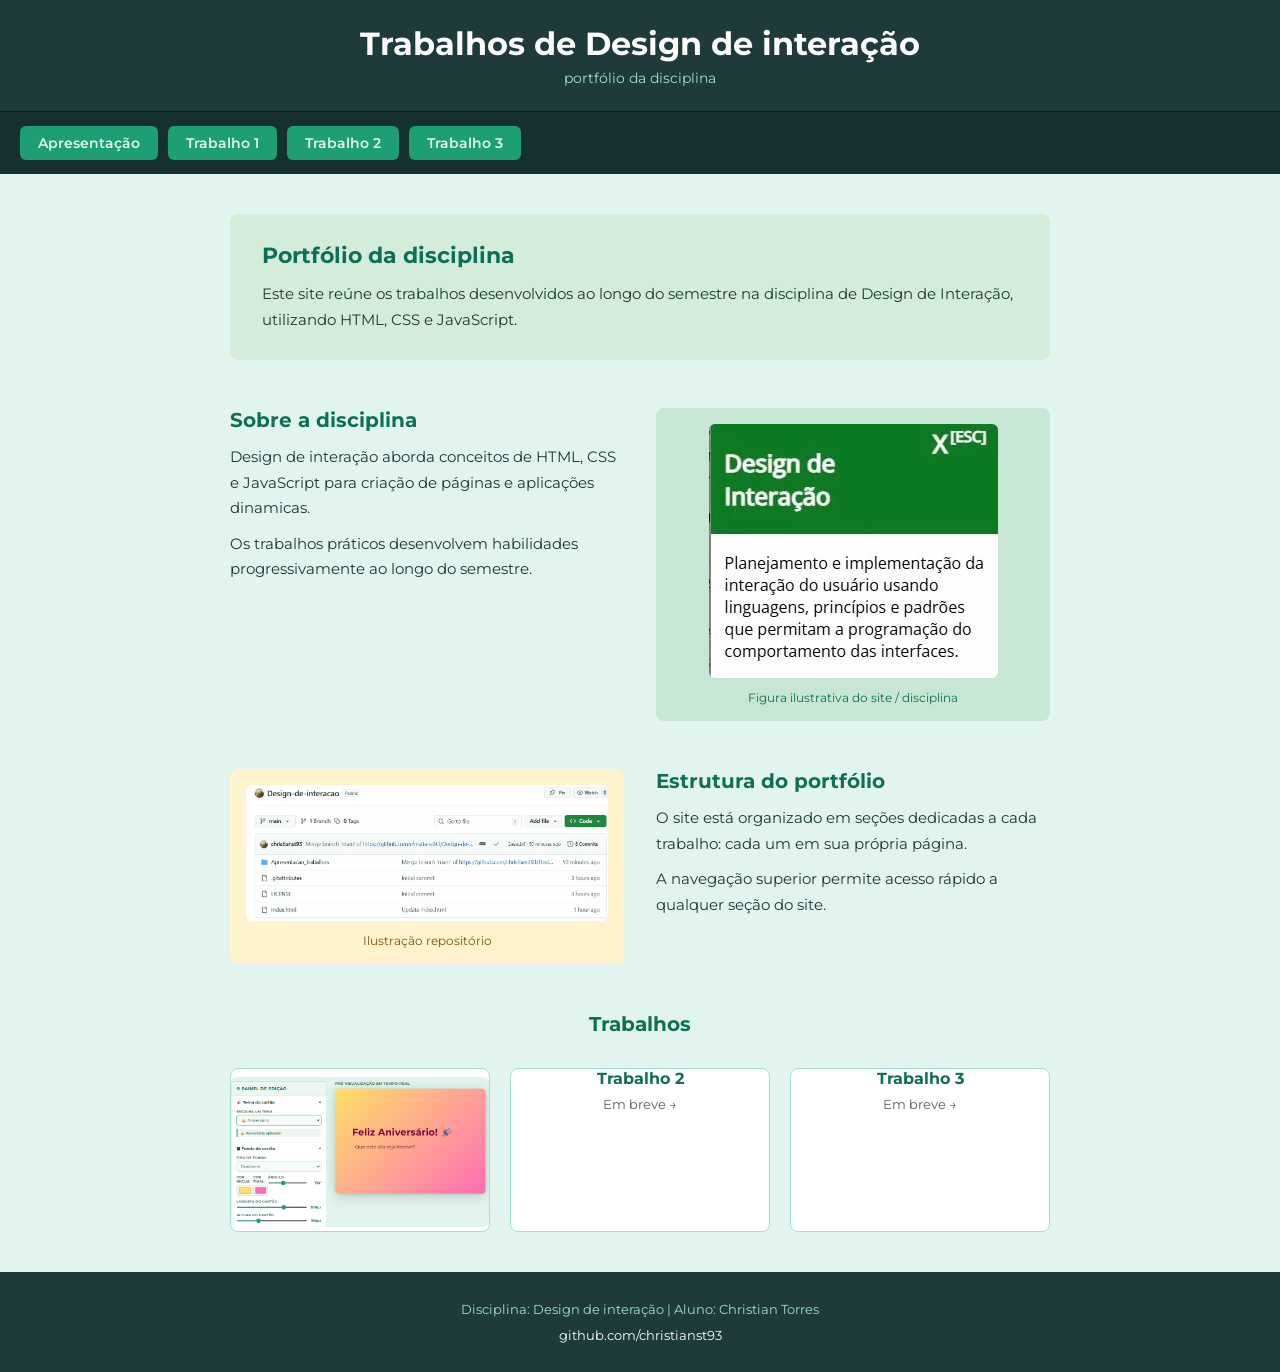
==== Apresentacao_trabalhos/index.html @ 6952aaf5 "cmt" ====
<!doctype html>
<html lang="pt-BR">
  <head>
    <meta charset="UTF-8">
    <meta name="viewport" content="width=device-width, initial-scale=1.0">
    <link rel="stylesheet" href="css/style.css">
    <link href="https://fonts.googleapis.com/css2?family=Montserrat:wght@100..900&family=Nunito+Sans:wght@200..1000&family=Work+Sans:wght@100..900&display=swap" rel="stylesheet">
    <title>Apresentação dos trabalhos</title>
  </head>
  <body>

    <header>
      <div>
        <h1>Trabalhos de Design de interação</h1>
        <p>portfólio da disciplina</p>
      </div>
    </header>

    <hr>

    <nav>
      <div class="botoes">
        <a href="/Design-de-interacao/Apresentacao_trabalhos/index.html">Apresentação</a>
        <a href="/Design-de-interacao/Trabalho_1/">Trabalho 1</a>
        <a href="/Design-de-interacao/Trabalho_2/">Trabalho 2</a>
        <a href="/Design-de-interacao/Trabalho_3/">Trabalho 3</a>
      </div>
    </nav>

    <main>

      <section class="intro">
        <h2>Portfólio da disciplina</h2>
        <p>Este site reúne os trabalhos desenvolvidos ao longo do semestre na disciplina de Design de Interação, utilizando HTML, CSS e JavaScript.</p>
      </section>

      <section class="sobre">
        <div class="sobre-texto">
          <h2>Sobre a disciplina</h2>
          <p>Design de interação aborda conceitos de HTML, CSS e JavaScript para criação de páginas e aplicações dinamicas.</p>
          <p>Os trabalhos práticos desenvolvem habilidades progressivamente ao longo do semestre.</p>
        </div>
        <div class="sobre-figura">
          <figure>
            <img src="img/ementa_qsl.webp" alt="Figura ilustrativa da disciplina">
            <figcaption>Figura ilustrativa do site / disciplina</figcaption>
          </figure>
        </div>
      </section>

      <section class="estrutura">
        <div class="estrutura-texto">
          <h2>Estrutura do portfólio</h2>
          <p>O site está organizado em seções dedicadas a cada trabalho: cada um em sua própria página.</p>
          <p>A navegação superior permite acesso rápido a qualquer seção do site.</p>
        </div>
        <div class="estrutura-figura">
          <figure>
            <img src="img/repositorio.webp" alt="ilustração repositório">
            <figcaption>Ilustração repositório</figcaption>
          </figure>
        </div>
      </section>

      

      <section class="cards">
        <h2>Trabalhos</h2>       
        <div class="card">
          <img src="img/trab1.png"Ilustração do trabalho 1. alt="ilustração trabalho 1">
        </div>
        <div class="card">
          <h3>Trabalho 2</h3>
          <p>Em breve →</p>
        </div>
        <div class="card">
          <h3>Trabalho 3</h3>
          <p>Em breve →</p>
        </div>
      </section>

    </main>

    <footer>
      <p>Disciplina: Design de interação | Aluno: Christian Torres</p>
      <p><a href="https://github.com/christianst93" target="_blank">github.com/christianst93</a></p>
    </footer>

  </body>
</html>
---- Apresentacao_trabalhos/css/style.css ----
* {
  margin: 0;
  padding: 0;
  box-sizing: border-box;
}

body {
  font-family: "Montserrat", sans-serif;
  background-color: var(--color-bg);
  color: #1a1a1a;
  overflow-x: hidden;
}

:root {
  --color-header: #1e3a3a;
  --color-nav: #163030;
  --color-btn: #1d9e75;
  --color-btn-text: #e1f5ee;
  --color-bg: #e1f5ee;
  --color-accent: #9fe1cb;
  --color-footer: #1e3a3a;
}

header {
  text-align: center;
  color: #fdfdfd;
  background-color: var(--color-header);
  padding: 24px 20px;
}

header p {
  font-size: 14px;
  color: var(--color-accent);
  margin-top: 6px;
  font-weight: 400;
}

hr {
  margin: 0;
  border: none;
  border-top: 1px solid #0f2020;
}

nav {
  width: 100%;
  padding: 14px 20px;
  background-color: var(--color-nav);
}

.botoes {
  display: flex;
  gap: 10px;
  flex-wrap: wrap;
}

.botoes a {
  text-decoration: none;
  background-color: var(--color-btn);
  color: var(--color-btn-text);
  padding: 8px 18px;
  border-radius: 6px;
  font-size: 14px;
  font-weight: 600;
  transition:
    background-color 0.2s ease,
    transform 0.1s ease;
}

.botoes a:hover {
  background-color: var(--color-accent);
  color: #0f6e56;
  transform: translateY(-1px);
}

.botoes a:active {
  transform: translateY(0px);
}

main {
  max-width: 860px;
  margin: 0 auto;
  padding: 40px 20px;
  display: flex;
  flex-direction: column;
  gap: 48px;
}

.intro {
  background-color: #d4edda;
  border-radius: 8px;
  padding: 28px 32px;
}

.intro h2 {
  font-size: 22px;
  color: #0f6e56;
  margin-bottom: 12px;
}

.intro p {
  font-size: 15px;
  line-height: 1.7;
  color: #1a3a2a;
}

.sobre {
  display: flex;
  gap: 32px;
  align-items: flex-start;
}

.sobre-texto {
  flex: 1;
}

.sobre-texto h2 {
  font-size: 20px;
  color: #0f6e56;
  margin-bottom: 12px;
}

.sobre-texto p {
  font-size: 15px;
  line-height: 1.7;
  margin-bottom: 10px;
  color: #1a3a2a;
}

.sobre-figura {
  flex: 1;
  background-color: #c8e6d4;
  border-radius: 8px;
  min-height: 160px;
  display: flex;
  align-items: center;
  justify-content: center;
}

.sobre-figura figure {
  text-align: center;
  padding: 16px;
}

.sobre-figura img {
  max-width: 100%;
  border-radius: 6px;
}

.sobre-figura figcaption {
  font-size: 12px;
  color: #0f6e56;
  margin-top: 8px;
}

.estrutura {
  display: flex;
  gap: 32px;
  align-items: flex-start;
  flex-direction: row-reverse;
}

.estrutura-texto {
  flex: 1;
}

.estrutura-texto h2 {
  font-size: 20px;
  color: #0f6e56;
  margin-bottom: 12px;
}

.estrutura-texto p {
  font-size: 15px;
  line-height: 1.7;
  margin-bottom: 10px;
  color: #1a3a2a;
}

.estrutura-figura {
  flex: 1;
  background-color: #fff3cd;
  border-radius: 8px;
  min-height: 160px;
  display: flex;
  align-items: center;
  justify-content: center;
}

.estrutura-figura figure {
  text-align: center;
  padding: 16px;
}

.estrutura-figura img {
  max-width: 100%;
  border-radius: 6px;
}

.estrutura-figura figcaption {
  font-size: 12px;
  color: #854f0b;
  margin-top: 8px;
}

.cards {
  display: flex;
  flex-wrap: wrap;
  gap: 20px;
}

.card {
  flex: 1;
  background-color: white;
  border-radius: 8px;
  text-align: center;
  border: 1px solid #9fe1cb;
}

.cards h2 {
  font-size: 20px;
  color: #0f6e56;
  margin-bottom: 12px;
  text-align: center;
  width: 100%;
}

.card h3 {
  font-size: 16px;
  color: #0f6e56;
  margin-bottom: 8px;
}

.card p {
  font-size: 13px;
  color: #5f5e5a;
}

.card img {
  max-width: 100%;
  width: 100%;
  height: 150px;
  object-fit: cover;
  border-radius: 6px;
  margin-top: 8px;
}

.card:has(img) {
  padding: 0;
  overflow: hidden;
}

a {
  color: #ffffff;
  text-decoration: none;
  transition:
    color 0.2s ease,
    letter-spacing 0.2s ease;
}

a:hover {
  color: var(--color-accent);
  letter-spacing: 0.5px;
}

footer {
  background-color: var(--color-footer);
  color: var(--color-accent);
  text-align: center;
  padding: 24px 20px;
  font-size: 13px;
  line-height: 2;
}

@media (max-width: 600px) {
  nav {
    padding: 12px 16px;
  }

  .botoes {
    flex-wrap: wrap;
    gap: 8px;
  }

  @media (max-width: 600px) {
    .botoes a {
      flex: 1 1 calc(50% - 5px);
      text-align: center;
      font-size: 13px;
      padding: 8px 12px;
    }

    main {
      padding: 24px 16px;
      gap: 32px;
    }

    .intro {
      padding: 20px 20px;
    }

    .sobre,
    .estrutura {
      flex-direction: column;
    }

    .estrutura {
      flex-direction: column-reverse;
    }

    .sobre-figura,
    .estrutura-figura {
      width: 100%;
      min-height: 180px;
    }

    .cards {
      flex-direction: column;
    }

    .card {
      width: 100%;
    }
  }
}
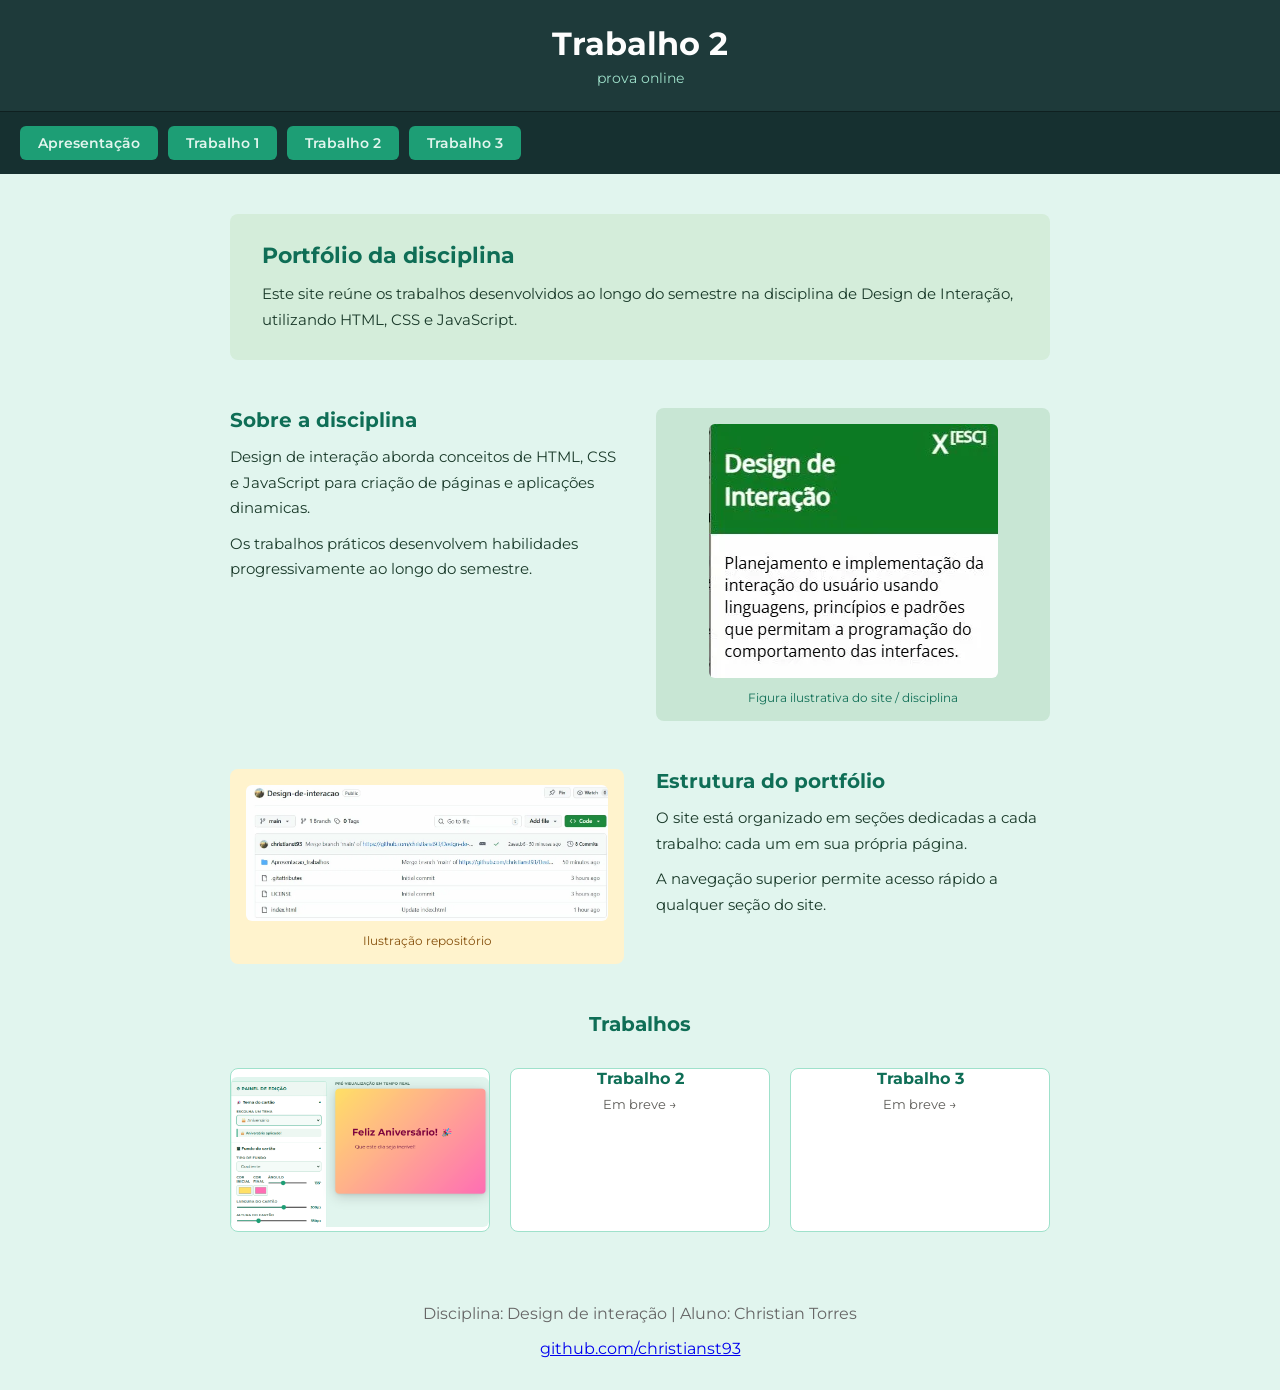
==== commit b8dc3af7: "commit" ====
--- a/Apresentacao_trabalhos/index.html
+++ b/Apresentacao_trabalhos/index.html
@@ -9,23 +9,7 @@
   </head>
   <body>
 
-    <header>
-      <div>
-        <h1>Trabalhos de Design de interação</h1>
-        <p>portfólio da disciplina</p>
-      </div>
-    </header>
-
-    <hr>
-
-    <nav>
-      <div class="botoes">
-        <a href="/Design-de-interacao/Apresentacao_trabalhos/index.html">Apresentação</a>
-        <a href="/Design-de-interacao/Trabalho_1/">Trabalho 1</a>
-        <a href="/Design-de-interacao/Trabalho_2/">Trabalho 2</a>
-        <a href="/Design-de-interacao/Trabalho_3/">Trabalho 3</a>
-      </div>
-    </nav>
+    <my-header></my-header>
 
     <main>
 
@@ -62,12 +46,10 @@
         </div>
       </section>
 
-      
-
       <section class="cards">
         <h2>Trabalhos</h2>       
         <div class="card">
-          <img src="img/trab1.png"Ilustração do trabalho 1. alt="ilustração trabalho 1">
+          <img src="img/trab1.png" alt="Ilustração do trabalho 1">
         </div>
         <div class="card">
           <h3>Trabalho 2</h3>
@@ -81,10 +63,9 @@
 
     </main>
 
-    <footer>
-      <p>Disciplina: Design de interação | Aluno: Christian Torres</p>
-      <p><a href="https://github.com/christianst93" target="_blank">github.com/christianst93</a></p>
-    </footer>
+    <my-footer></my-footer>
 
+    <script src="js/my-componentes.js"></script>
+    
   </body>
-</html>
+</html>
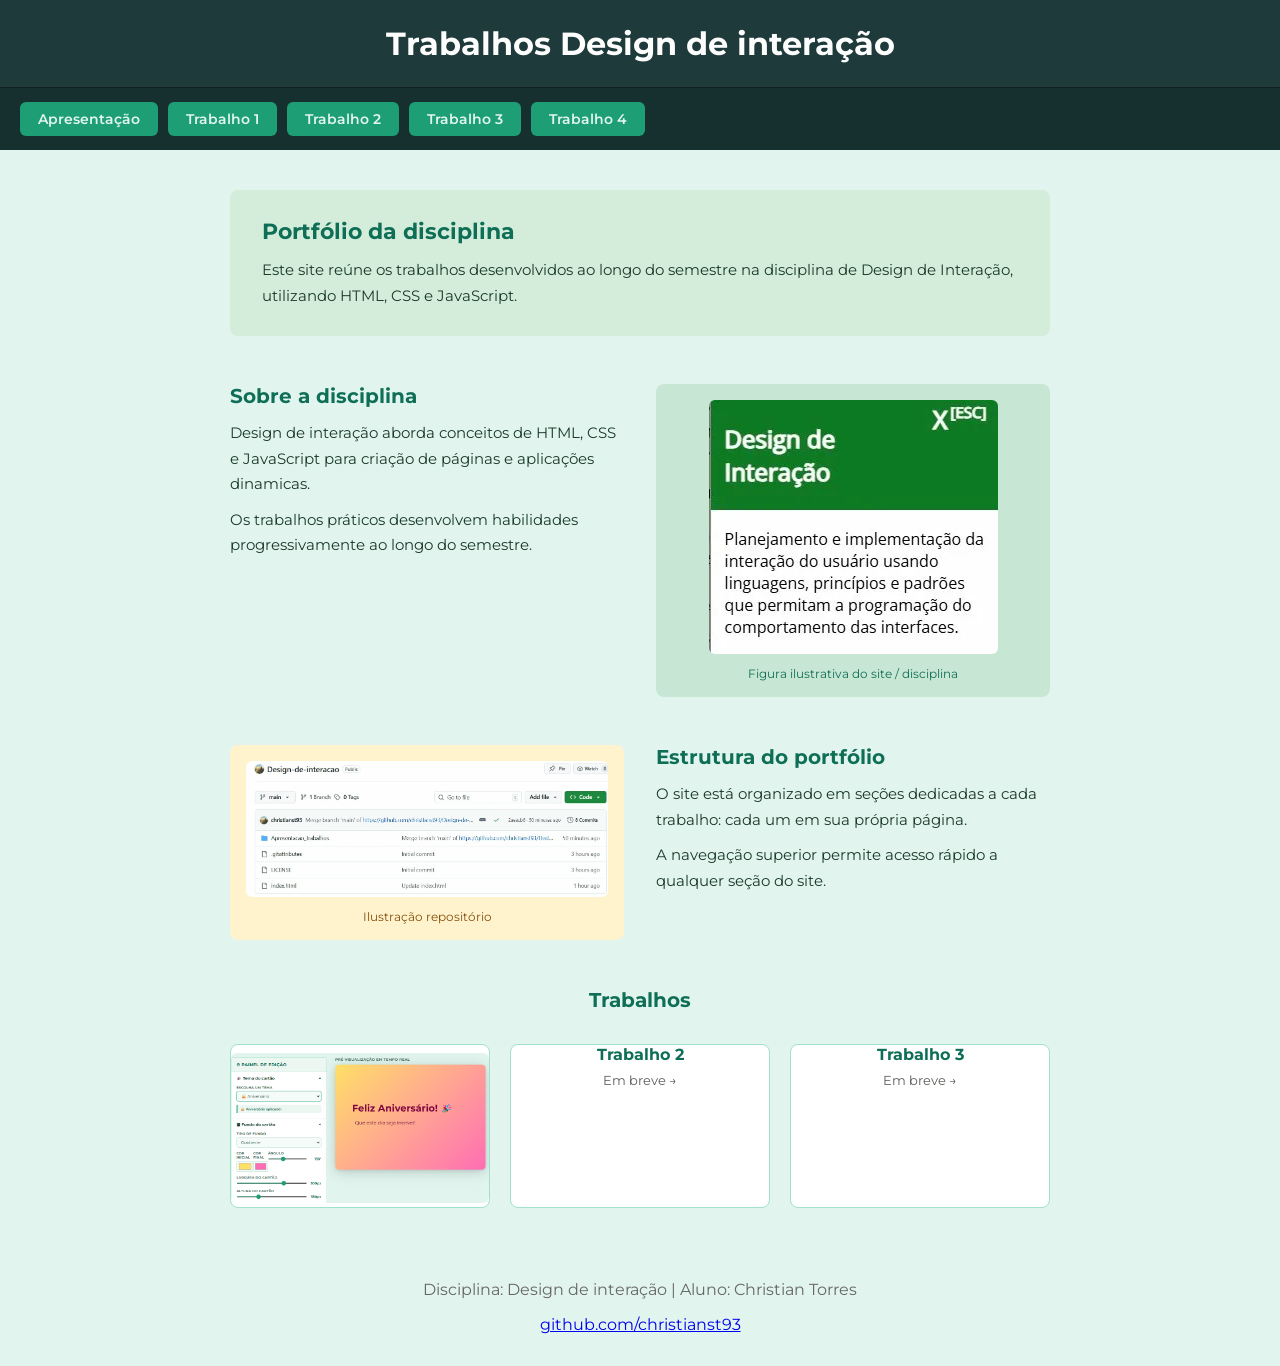
==== commit 93a66807: "commit" ====
--- a/Apresentacao_trabalhos/index.html
+++ b/Apresentacao_trabalhos/index.html
@@ -65,7 +65,7 @@
 
     <my-footer></my-footer>
 
-    <script src="js/my-componentes.js"></script>
+    <script src="../Trabalho_2/js/my-componentes.js"></script>
     
   </body>
 </html>
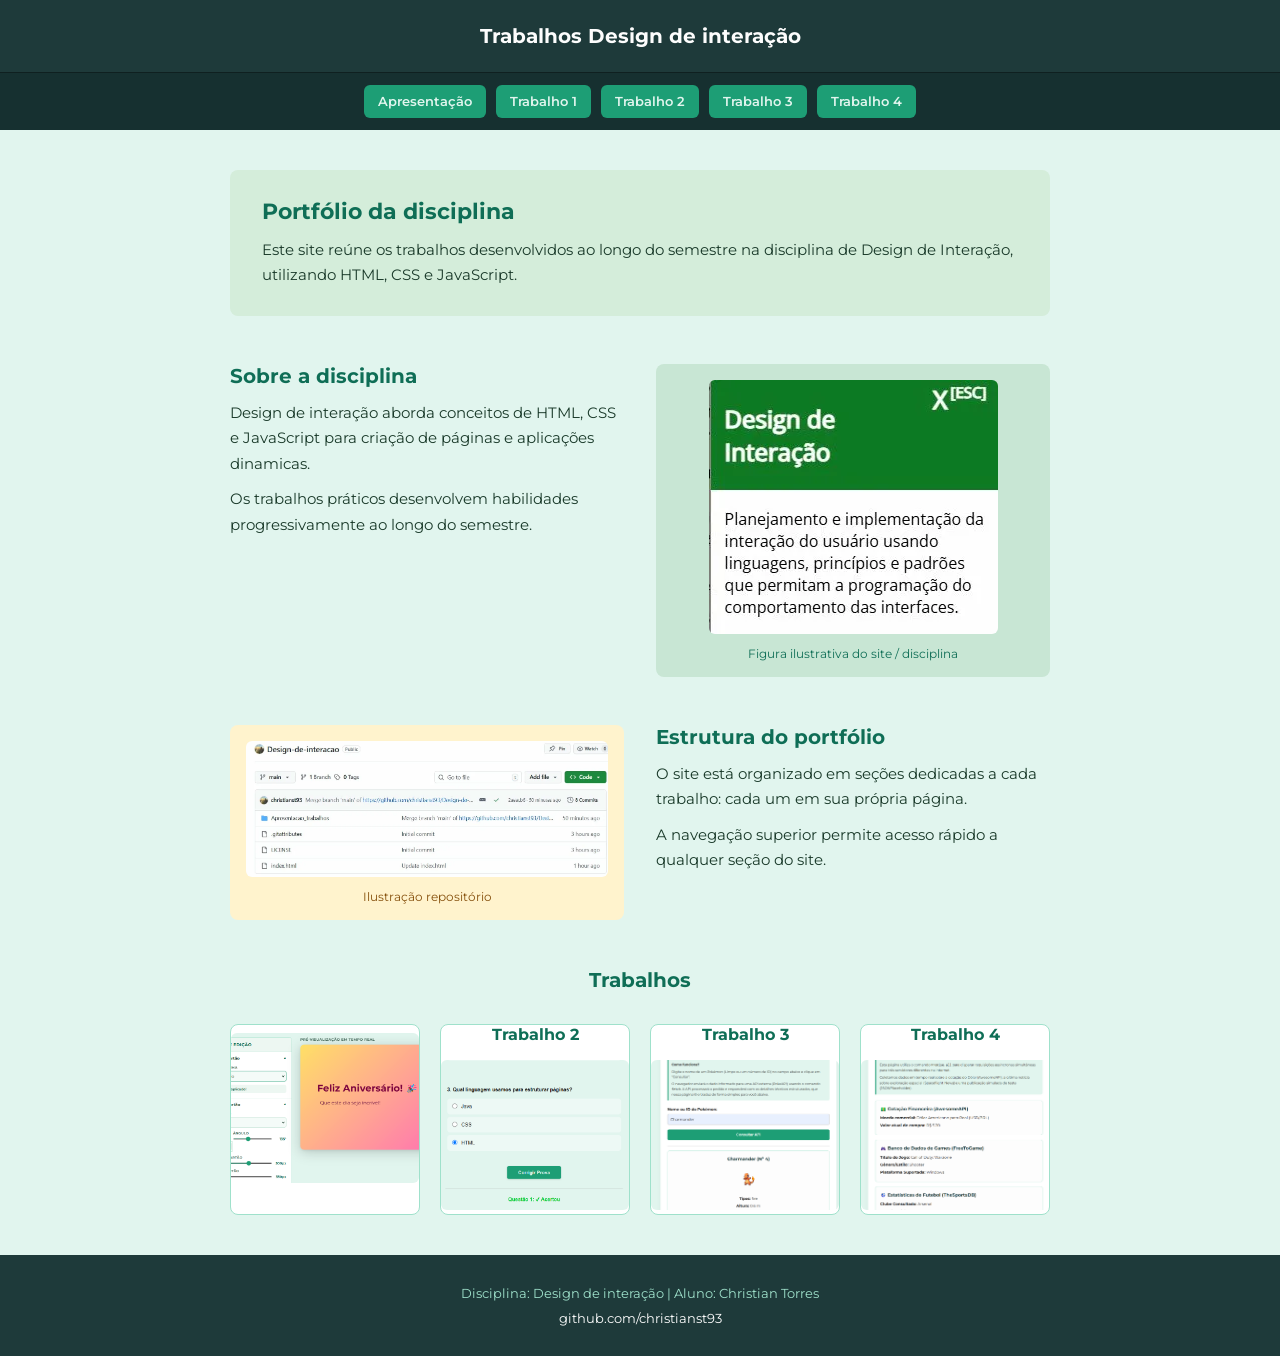
==== commit 71a839c2: "cmt" ====
--- a/Apresentacao_trabalhos/index.html
+++ b/Apresentacao_trabalhos/index.html
@@ -53,11 +53,15 @@
         </div>
         <div class="card">
           <h3>Trabalho 2</h3>
-          <p>Em breve →</p>
+          <img src="img/trab2.png" alt="Ilustração do trabalho 2">
         </div>
         <div class="card">
           <h3>Trabalho 3</h3>
-          <p>Em breve →</p>
+          <img src="img/trab3.png" alt="Ilustração do trabalho 3">
+        </div>
+        <div class="card">
+          <h3>Trabalho 4</h3>
+          <img src="img/trab4.png" alt="Ilustração do trabalho 4">
         </div>
       </section>
 
--- a/Apresentacao_trabalhos/css/style.css
+++ b/Apresentacao_trabalhos/css/style.css
@@ -21,61 +21,6 @@
   --color-footer: #1e3a3a;
 }
 
-header {
-  text-align: center;
-  color: #fdfdfd;
-  background-color: var(--color-header);
-  padding: 24px 20px;
-}
-
-header p {
-  font-size: 14px;
-  color: var(--color-accent);
-  margin-top: 6px;
-  font-weight: 400;
-}
-
-hr {
-  margin: 0;
-  border: none;
-  border-top: 1px solid #0f2020;
-}
-
-nav {
-  width: 100%;
-  padding: 14px 20px;
-  background-color: var(--color-nav);
-}
-
-.botoes {
-  display: flex;
-  gap: 10px;
-  flex-wrap: wrap;
-}
-
-.botoes a {
-  text-decoration: none;
-  background-color: var(--color-btn);
-  color: var(--color-btn-text);
-  padding: 8px 18px;
-  border-radius: 6px;
-  font-size: 14px;
-  font-weight: 600;
-  transition:
-    background-color 0.2s ease,
-    transform 0.1s ease;
-}
-
-.botoes a:hover {
-  background-color: var(--color-accent);
-  color: #0f6e56;
-  transform: translateY(-1px);
-}
-
-.botoes a:active {
-  transform: translateY(0px);
-}
-
 main {
   max-width: 860px;
   margin: 0 auto;
@@ -249,76 +194,35 @@
   overflow: hidden;
 }
 
-a {
-  color: #ffffff;
-  text-decoration: none;
-  transition:
-    color 0.2s ease,
-    letter-spacing 0.2s ease;
-}
-
-a:hover {
-  color: var(--color-accent);
-  letter-spacing: 0.5px;
-}
-
-footer {
-  background-color: var(--color-footer);
-  color: var(--color-accent);
-  text-align: center;
-  padding: 24px 20px;
-  font-size: 13px;
-  line-height: 2;
-}
-
 @media (max-width: 600px) {
-  nav {
-    padding: 12px 16px;
-  }
-
-  .botoes {
-    flex-wrap: wrap;
-    gap: 8px;
-  }
-
-  @media (max-width: 600px) {
-    .botoes a {
-      flex: 1 1 calc(50% - 5px);
-      text-align: center;
-      font-size: 13px;
-      padding: 8px 12px;
-    }
-
-    main {
-      padding: 24px 16px;
-      gap: 32px;
-    }
-
-    .intro {
-      padding: 20px 20px;
-    }
-
-    .sobre,
-    .estrutura {
-      flex-direction: column;
-    }
-
-    .estrutura {
-      flex-direction: column-reverse;
-    }
-
-    .sobre-figura,
-    .estrutura-figura {
-      width: 100%;
-      min-height: 180px;
-    }
-
-    .cards {
-      flex-direction: column;
-    }
-
-    .card {
-      width: 100%;
-    }
-  }
-}
+  main {
+    padding: 24px 16px;
+    gap: 32px;
+  }
+
+  .intro {
+    padding: 20px 20px;
+  }
+
+  .sobre {
+    flex-direction: column;
+  }
+
+  .estrutura {
+    flex-direction: column-reverse;
+  }
+
+  .sobre-figura,
+  .estrutura-figura {
+    width: 100%;
+    min-height: 180px;
+  }
+
+  .cards {
+    flex-direction: column;
+  }
+
+  .card {
+    width: 100%;
+  }
+}
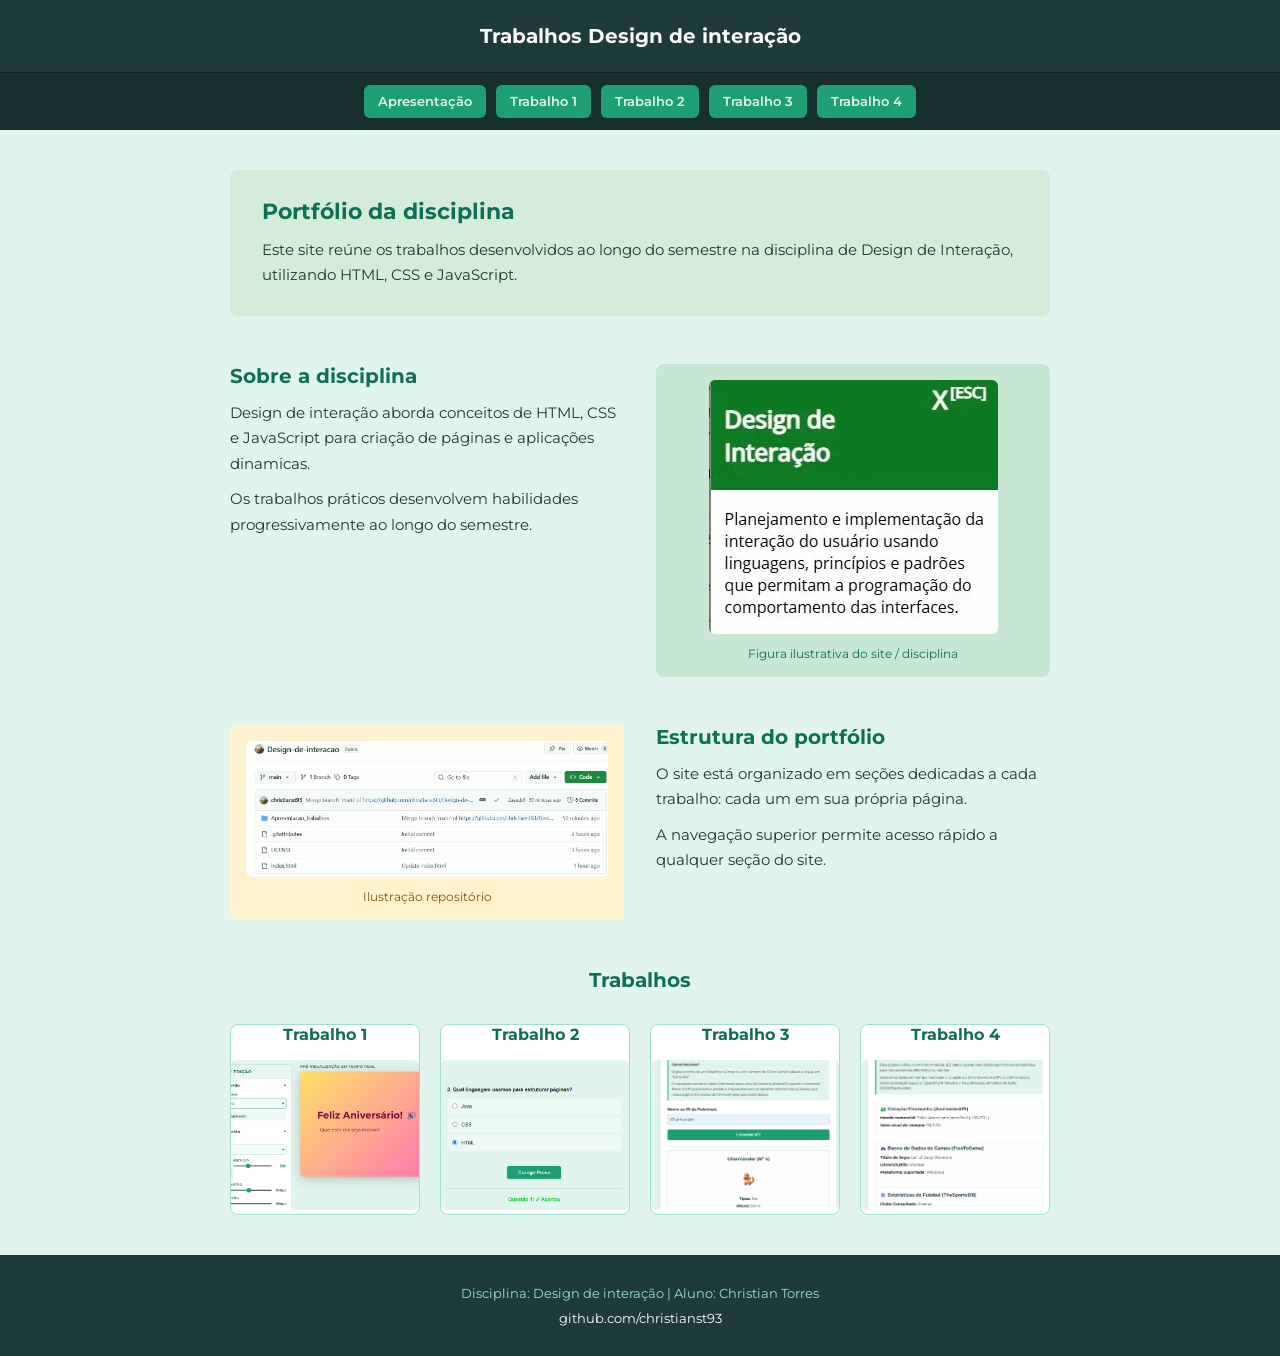
==== commit 1f63b28d: "Update index.html" ====
--- a/Apresentacao_trabalhos/index.html
+++ b/Apresentacao_trabalhos/index.html
@@ -49,6 +49,7 @@
       <section class="cards">
         <h2>Trabalhos</h2>       
         <div class="card">
+          <h3>Trabalho 1</h3>
           <img src="img/trab1.png" alt="Ilustração do trabalho 1">
         </div>
         <div class="card">
